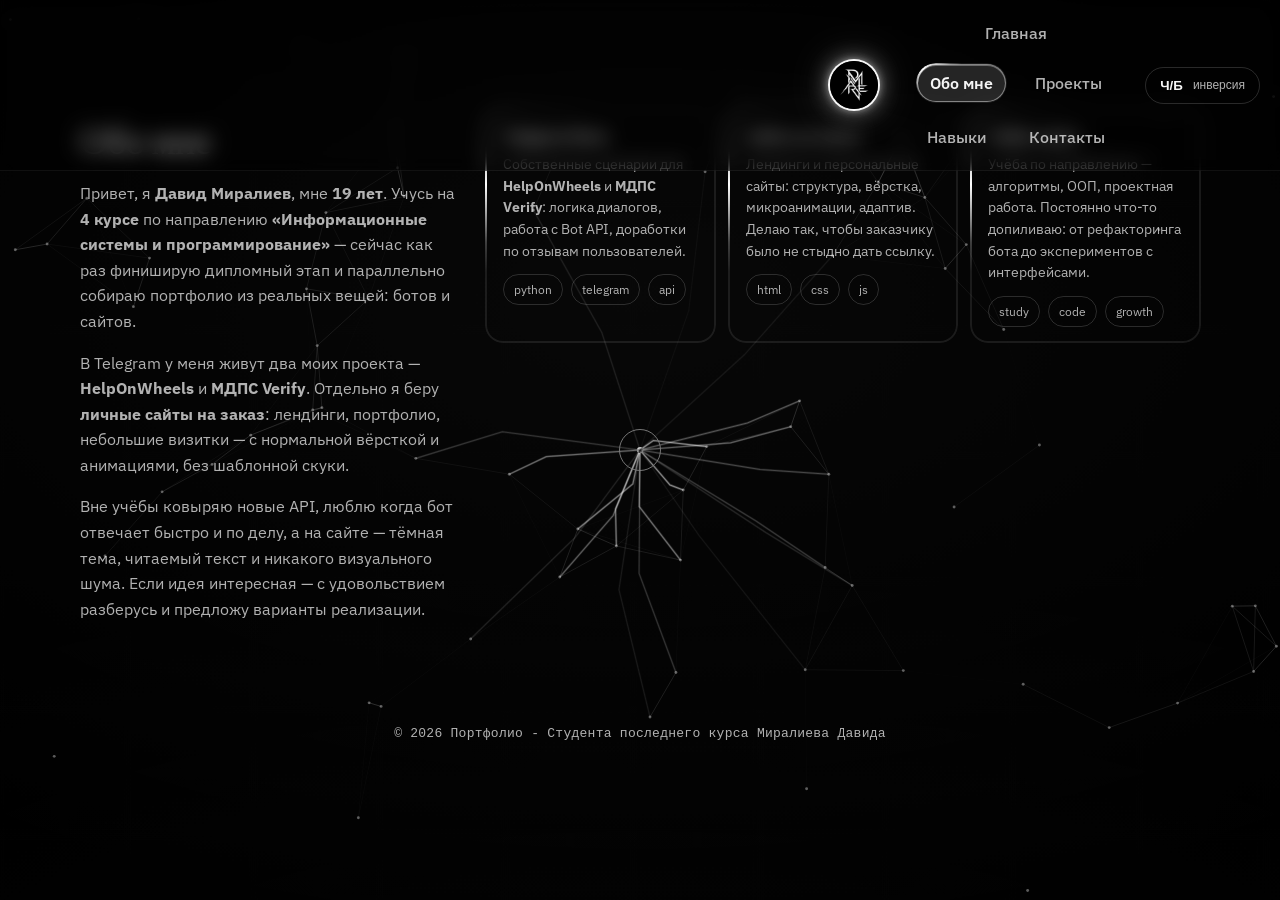
==== about.html @ d098fb8d "Полный откат HTML и JS до c15b51f (до правок вкладки «Проекты») Made-with: Cursor" ====
<!doctype html>
<html lang="ru">
  <head>
    <meta charset="UTF-8" />
    <meta name="viewport" content="width=device-width, initial-scale=1, viewport-fit=cover" />
    <meta name="color-scheme" content="light dark" />
    <title>Обо мне — Давид Миралиев</title>
    <meta name="description" content="Давид Миралиев: студент 4 курса (ИСиП), боты в Telegram, сайты на заказ." />
    <link rel="preconnect" href="https://fonts.googleapis.com" />
    <link rel="preconnect" href="https://fonts.gstatic.com" crossorigin />
    <link
      href="https://fonts.googleapis.com/css2?family=Fraunces:opsz,wght@9..144,300;9..144,500&family=IBM+Plex+Sans:wght@300;400;600&display=swap"
      rel="stylesheet"
    />
    <link rel="stylesheet" href="css/styles.css?v=css-ring" />
  </head>
  <body class="is-inverted page-about">
    <div class="bg-grain" aria-hidden="true"></div>
    <canvas id="bgParticles" class="bg-particles" aria-hidden="true"></canvas>
    <div class="cursor" aria-hidden="true">
      <div class="cursor__dot"></div>
      <div class="cursor__ring"></div>
    </div>

    <header class="topbar" data-animate="fade">
      <a class="topbar__home" href="index.html" aria-label="На главную" data-cursor-link>
        <img class="topbar__home-img" src="assets/images/david.jpg" alt="" width="48" height="48" decoding="async" />
      </a>
      <div class="topbar__mid">
        <a class="nav__link nav__link--home" href="index.html" data-cursor-link>Главная</a>
        <nav class="nav" aria-label="Разделы сайта">
          <a class="nav__link" href="about.html" aria-current="page" data-cursor-link>Обо мне</a>
          <a class="nav__link" href="projects.html" data-cursor-link>Проекты</a>
          <a class="nav__link" href="skills.html" data-cursor-link>Навыки</a>
          <a class="nav__link" href="contact.html" data-cursor-link>Контакты</a>
        </nav>
      </div>
      <div class="topbar__actions">
        <button class="btn btn--ghost" type="button" id="themeToggle" aria-label="Инвертировать тему">
          <span class="btn__label">Ч/Б</span>
          <span class="btn__hint">инверсия</span>
        </button>
      </div>
    </header>

    <main class="page page--sub">
      <section class="section section--first">
        <div class="container section__grid">
          <div class="section__head">
            <h1 class="h2 split-heading" data-animate="split">
              <span class="hero__titleLine">Обо</span>
              <span class="hero__titleLine">мне</span>
            </h1>
            <p class="lead" data-animate="rise">
              Привет, я <strong>Давид Миралиев</strong>, мне <strong>19 лет</strong>. Учусь на
              <strong>4 курсе</strong> по направлению <strong>«Информационные системы и программирование»</strong> — сейчас как раз
              финиширую дипломный этап и параллельно собираю портфолио из реальных вещей: ботов и сайтов.
            </p>
            <p class="lead" data-animate="rise" style="margin-top: 1rem">
              В Telegram у меня живут два моих проекта — <strong>HelpOnWheels</strong> и
              <strong>МДПС Verify</strong>. Отдельно я беру <strong>личные сайты на заказ</strong>:
              лендинги, портфолио, небольшие визитки — с нормальной вёрсткой и анимациями, без шаблонной скуки.
            </p>
            <p class="lead" data-animate="rise" style="margin-top: 1rem">
              Вне учёбы ковыряю новые API, люблю когда бот отвечает быстро и по делу, а на сайте — тёмная тема,
              читаемый текст и никакого визуального шума. Если идея интересная — с удовольствием разберусь и
              предложу варианты реализации.
            </p>
          </div>
          <div class="aboutCards">
            <article class="card" data-animate="rise">
              <h2 class="h3">Telegram-боты</h2>
              <p class="p">
                Собственные сценарии для <strong>HelpOnWheels</strong> и <strong>МДПС Verify</strong>:
                логика диалогов, работа с Bot API, доработки по отзывам пользователей.
              </p>
              <div class="chipRow" aria-label="Теги">
                <span class="chip">python</span>
                <span class="chip">telegram</span>
                <span class="chip">api</span>
              </div>
            </article>
            <article class="card" data-animate="rise">
              <h2 class="h3">Сайты на заказ</h2>
              <p class="p">
                Лендинги и персональные сайты: структура, вёрстка, микроанимации, адаптив. Делаю так, чтобы
                заказчику было не стыдно дать ссылку.
              </p>
              <div class="chipRow" aria-label="Теги">
                <span class="chip">html</span>
                <span class="chip">css</span>
                <span class="chip">js</span>
              </div>
            </article>
            <article class="card" data-animate="rise">
              <h2 class="h3">Учёба и рост</h2>
              <p class="p">
                Учёба по направлению — алгоритмы, ООП, проектная работа. Постоянно что-то допиливаю:
                от рефакторинга бота до экспериментов с интерфейсами.
              </p>
              <div class="chipRow" aria-label="Теги">
                <span class="chip">study</span>
                <span class="chip">code</span>
                <span class="chip">growth</span>
              </div>
            </article>
          </div>
        </div>
      </section>

      <footer class="footer footer--page" data-animate="fade">
        <div class="container footer__inner footer__inner--center">
          <p class="footer__copyright mono mono--muted">
            © 2026 Портфолио - Студента последнего курса Миралиева Давида
          </p>
        </div>
      </footer>
    </main>
    <script src="js/app.js?v=css-ring"></script>
    <script src="js/particles-bg.js?v=css-ring"></script>
  </body>
</html>
---- css/styles.css ----
/* Бегущая обводка: угол крутится здесь (не в JS), чтобы скорость не «залипала» из кэша app.js */
@property --nav-ring-angle {
  syntax: "<angle>";
  initial-value: 0deg;
  inherits: true;
}
@keyframes portfolio-ring-rotate {
  from {
    --nav-ring-angle: 0deg;
  }
  to {
    --nav-ring-angle: 360deg;
  }
}

:root{
  color-scheme: light;
  /* Период полного оборота блика по кромке (меняй здесь) */
  --ring-rotate-duration: 16s;
  --bg: #eef0f4;
  --fg: #0a0a0c;
  --muted: rgba(10, 10, 12, 0.64);
  --card: rgba(10, 10, 12, 0.04);
  --card2: rgba(10, 10, 12, 0.065);
  --border: rgba(10, 10, 12, 0.13);
  --shadow: 0 20px 56px rgba(0, 0, 0, 0.07);
  --shadow2: 0 16px 48px rgba(0, 0, 0, 0.1);
  --radius: 18px;
  --radius2: 28px;
  --ease: cubic-bezier(.2,.85,.25,1);
  --ease2: cubic-bezier(.25,1,.33,1);
  --maxw: 1120px;
}

/* Инверсия темы */
body.is-inverted{
  color-scheme: dark;
  --bg: #000;
  --fg: #f5f5f5;
  --muted: rgba(245,245,245,.72);
  --card: rgba(245,245,245,.06);
  --card2: rgba(245,245,245,.09);
  --border: rgba(245,245,245,.16);
  --shadow: 0 20px 60px rgba(0,0,0,.35);
  --shadow2: 0 16px 50px rgba(0,0,0,.45);
}

*{ box-sizing: border-box; }
html{
  height: 100%;
  -webkit-text-size-adjust: 100%;
  text-size-adjust: 100%;
  animation: portfolio-ring-rotate var(--ring-rotate-duration) linear infinite;
}
@media (prefers-reduced-motion: reduce){
  html{
    animation: none;
  }
}
body{
  margin: 0;
  min-height: 100%;
  min-height: 100dvh;
  font-family: "IBM Plex Sans", ui-sans-serif, system-ui, -apple-system, Segoe UI, Roboto, Arial, sans-serif;
  background: var(--bg);
  color: var(--fg);
  overflow-x: hidden;
}

/* Запрет выделения текста; исключение — только блоки почты и Telegram на contact.html */
html,
body{
  -webkit-user-select: none;
  user-select: none;
  -webkit-touch-callout: none;
}
.contact__links .contactLink,
.contact__links .contactLink *{
  -webkit-user-select: text;
  user-select: text;
  -webkit-touch-callout: default;
}

.mono{
  font-family: ui-monospace, SFMono-Regular, Menlo, Monaco, Consolas, "Liberation Mono", "Courier New", monospace;
  letter-spacing: .02em;
}
.mono--muted{ color: var(--muted); }

.container{
  width: min(var(--maxw), calc(100% - 40px));
  margin: 0 auto;
}
@media (max-width: 860px){
  .container{
    width: 100%;
    max-width: var(--maxw);
    padding-left: max(16px, env(safe-area-inset-left, 0px));
    padding-right: max(16px, env(safe-area-inset-right, 0px));
    box-sizing: border-box;
  }
}

/* Сеть частиц (canvas) — над зерном, под контентом */
.bg-particles{
  position: fixed;
  inset: 0;
  z-index: -1;
  width: 100%;
  height: 100%;
  pointer-events: none;
  display: block;
}

/* Фон и “зерно” */
.bg-grain{
  position: fixed;
  inset: -20%;
  z-index: -2;
  pointer-events: none;
  opacity: 1;
  background:
    radial-gradient(1200px 600px at 15% 15%, rgba(0,0,0,.06), transparent 60%),
    radial-gradient(900px 420px at 70% 25%, rgba(0,0,0,.05), transparent 55%),
    radial-gradient(800px 420px at 55% 85%, rgba(0,0,0,.04), transparent 60%),
    linear-gradient(180deg, rgba(0,0,0,.04), transparent 30%);
  filter: saturate(0);
}

/* Живая анимация фона (только после splash) */
body:not(.is-splashing) .bg-grain{
  animation: bgDrift 4.8s var(--ease) infinite;
  will-change: transform;
}

@keyframes bgDrift{
  0%{
    transform: translate3d(0,0,0) scale(1.01) rotate(0deg);
  }
  50%{
    transform: translate3d(1.6%, -1.3%, 0) scale(1.03) rotate(.08deg);
  }
  100%{
    transform: translate3d(0,0,0) scale(1.01) rotate(0deg);
  }
}
/* Тёмная тема: почти ровный чёрный + лёгкое мягкое свечение по центру (как референс) */
body.is-inverted .bg-grain{
  background:
    radial-gradient(ellipse 95% 75% at 50% 38%, rgba(255,255,255,.035), transparent 70%),
    radial-gradient(ellipse 140% 90% at 50% 105%, rgba(255,255,255,.018), transparent 55%);
  opacity: .92;
}

/* На время заставки: фон под тему */
body.is-splashing.is-inverted{
  background: #000;
}
body.is-splashing:not(.is-inverted){
  background: var(--splash-light-bg, #ffffff);
}
body.is-splashing.is-inverted .bg-grain{
  background: #000;
  filter: none;
  animation: none;
}
body.is-splashing:not(.is-inverted) .bg-grain{
  background: var(--splash-light-bg, #ffffff);
  opacity: 0;
  filter: none;
  animation: none;
}

/* Splash (приветствие) */
#splashOverlay{
  position: fixed;
  inset: 0;
  z-index: 10000;
  background: var(--bg);
  pointer-events: auto;
  /* центр в safe-area; без flex — геометрический центр через absolute + translate */
  padding: max(12px, env(safe-area-inset-top, 0px)) max(12px, env(safe-area-inset-right, 0px)) max(12px, env(safe-area-inset-bottom, 0px)) max(12px, env(safe-area-inset-left, 0px));
  box-sizing: border-box;
  overflow: hidden;
  min-height: 100vh;
  min-height: 100dvh;
}

#splashLogo{
  position: absolute;
  left: 50%;
  top: 50%;
  display: block;
  width: min(280px, 72vmin);
  max-width: calc(100% - 32px);
  height: auto;
  margin: 0;
  transform-origin: center center;
  /* translate(-50%,-50%) во всех кадрах — scale не смещает центр */
  animation: splashScale 0.5s var(--ease2) forwards;
  filter: grayscale(1) contrast(1.15) brightness(.98);
  opacity: .98;
  object-fit: contain;
  object-position: center;
}
/* Заставка: одинаковая анимация и фильтр; отличается только фон (инверсия) */
body.is-splashing:not(.is-inverted) #splashOverlay{
  background: var(--splash-light-bg, #ffffff);
}
body.is-splashing.is-inverted #splashOverlay{
  background: #000;
}

@keyframes splashScale{
  0%{
    transform: translate(-50%, -50%) scale(.72);
    opacity: 0;
  }
  12%{
    opacity: 1;
  }
  70%{
    transform: translate(-50%, -50%) scale(1.06);
    opacity: 1;
  }
  100%{
    transform: translate(-50%, -50%) scale(1.12);
    opacity: 0;
  }
}

#splashOverlay.is-hidden{
  opacity: 0;
  transition: opacity 220ms var(--ease);
}

@media (prefers-reduced-motion: reduce){
  #splashLogo{
    /* reduced-motion: анимацию делаем мягче, но сплеш не прячем */
    animation: splashScale 0.5s var(--ease2) forwards;
  }
}

@media (prefers-reduced-motion: reduce){
  body:not(.is-splashing) .bg-grain{
    animation: none !important;
  }
}

/* Кастомный курсор */
.cursor{
  position: fixed;
  left: 0; top: 0;
  transform: translate3d(-50%, -50%, 0);
  z-index: 9999;
  pointer-events: none;
  mix-blend-mode: difference;
}
.cursor__dot{
  width: 6px; height: 6px;
  border-radius: 999px;
  background: var(--fg);
  opacity: .9;
  transform: translateZ(0);
}
.cursor__ring{
  position: absolute;
  inset: -18px;
  border-radius: 999px;
  border: 1px solid rgba(0,0,0,.55);
  opacity: .85;
  transform: translateZ(0);
  transition: width 220ms var(--ease), height 220ms var(--ease), opacity 220ms var(--ease);
}
body.is-inverted .cursor__ring{
  border: 1px solid rgba(255,255,255,.55);
}
.is-hovering .cursor__ring{
  opacity: 1;
  inset: -26px;
}

@media (pointer: coarse){
  .cursor{ display: none; }
}
@media (prefers-reduced-motion: reduce){
  .cursor{ display: none; }
}

/* Topbar */
.topbar{
  position: fixed;
  top: 0;
  left: 0;
  right: 0;
  z-index: 50;
  backdrop-filter: blur(10px);
  background: rgba(255,255,255,.55);
  border-bottom: 1px solid rgba(0,0,0,.06);
}
body:not(.is-inverted) .topbar{
  background: rgba(255, 255, 255, 0.82);
  border-bottom: 1px solid rgba(0, 0, 0, 0.09);
  -webkit-backdrop-filter: blur(18px) saturate(1.12);
  backdrop-filter: blur(18px) saturate(1.12);
  box-shadow: 0 1px 0 rgba(255, 255, 255, 0.7) inset;
}
body.is-inverted .topbar{
  background: rgba(0,0,0,.38);
  border-bottom: 1px solid rgba(255,255,255,.06);
}

.topbar{
  display: grid;
  grid-template-columns: 1fr auto 1fr;
  align-items: center;
  gap: 16px;
  padding-top: max(14px, env(safe-area-inset-top, 0px));
  padding-bottom: 14px;
  padding-left: max(20px, env(safe-area-inset-left, 0px));
  padding-right: max(20px, env(safe-area-inset-right, 0px));
  isolation: isolate;
}
.topbar .container{ display: contents; }

/* Центральная зона: «Главная» + ряд разделов (на десктопе в одну линию) */
.topbar__mid{
  grid-column: 2;
  display: flex;
  flex-direction: row;
  flex-wrap: wrap;
  align-items: center;
  justify-content: center;
  gap: 12px 16px;
  min-width: 0;
}

/* Круглый аватар — главная (белый неон на тёмной теме) */
.topbar__home{
  grid-column: 1;
  justify-self: start;
  align-self: center;
  display: block;
  width: 48px;
  height: 48px;
  /* десктоп: отступ как настроено; планшет/телефон — ниже в media */
  margin-inline-start: clamp(12px, 4vw, 32px);
  border-radius: 50%;
  flex-shrink: 0;
  text-decoration: none;
  line-height: 0;
  transition: transform 220ms var(--ease), box-shadow 260ms var(--ease), filter 260ms var(--ease);
  /* обводка + неон */
  box-shadow:
    0 0 0 2px rgba(255, 255, 255, 0.95),
    0 0 10px rgba(255, 255, 255, 0.65),
    0 0 24px rgba(255, 255, 255, 0.45),
    0 0 42px rgba(255, 255, 255, 0.22);
}
.topbar__home:hover{
  transform: scale(1.06);
  box-shadow:
    0 0 0 2px rgba(255, 255, 255, 1),
    0 0 14px rgba(255, 255, 255, 0.85),
    0 0 32px rgba(255, 255, 255, 0.55),
    0 0 52px rgba(255, 255, 255, 0.3);
  filter: brightness(1.05);
}
.topbar__home:focus-visible{
  outline: 2px solid rgba(255, 255, 255, 0.9);
  outline-offset: 4px;
}
body:not(.is-inverted) .topbar__home:focus-visible{
  outline-color: rgba(0, 0, 0, 0.4);
}
/* Светлая тема: контрастное кольцо */
body:not(.is-inverted) .topbar__home{
  box-shadow:
    0 0 0 2px rgba(255, 255, 255, 0.95),
    0 0 8px rgba(0, 0, 0, 0.12),
    0 0 20px rgba(255, 255, 255, 0.5);
}
body:not(.is-inverted) .topbar__home:hover{
  box-shadow:
    0 0 0 2px #fff,
    0 0 12px rgba(0, 0, 0, 0.18),
    0 0 28px rgba(255, 255, 255, 0.65);
}
.topbar__home-img{
  width: 100%;
  height: 100%;
  display: block;
  border-radius: 50%;
  object-fit: cover;
  /* обрезка по кругу поверх квадратного файла */
}

.nav{
  display: flex;
  flex-direction: row;
  align-items: center;
  justify-content: center;
  gap: 16px;
  flex-wrap: wrap;
  min-width: 0;
}
/* Навигация: неактивные — только текст; активная — стекло + бегущая обводка */
.nav__link{
  color: var(--muted);
  text-decoration: none;
  font-weight: 500;
  padding: 8px 12px;
  border-radius: 999px;
  border: 1px solid transparent;
  background: transparent;
  box-shadow: none;
  -webkit-backdrop-filter: none;
  backdrop-filter: none;
  transition:
    background 200ms var(--ease),
    color 200ms var(--ease),
    transform 200ms var(--ease),
    border-color 200ms var(--ease),
    box-shadow 200ms var(--ease);
}
.nav__link:hover{
  color: var(--fg);
  background: transparent;
  transform: translateY(-1px);
}
.nav__link[aria-current="page"]{
  color: var(--fg);
  font-weight: 600;
  position: relative;
  z-index: 0;
  overflow: visible;
  isolation: isolate;
  border: 1px solid rgba(255, 255, 255, 0.88);
  background: rgba(255, 255, 255, 0.58);
  box-shadow: inset 0 1px 0 rgba(255, 255, 255, 0.95);
  -webkit-backdrop-filter: blur(18px) saturate(1.45);
  backdrop-filter: blur(18px) saturate(1.45);
}
.nav__link[aria-current="page"]:hover{
  background: rgba(255, 255, 255, 0.64);
  border-color: rgba(255, 255, 255, 0.92);
  color: var(--fg);
  box-shadow: inset 0 1px 0 rgba(255, 255, 255, 1);
}
body.is-inverted .nav__link[aria-current="page"]{
  background: rgba(255, 255, 255, 0.14);
  border-color: rgba(255, 255, 255, 0.38);
  box-shadow: inset 0 1px 0 rgba(255, 255, 255, 0.32);
  -webkit-backdrop-filter: blur(22px) saturate(1.32);
  backdrop-filter: blur(22px) saturate(1.32);
}
body.is-inverted .nav__link[aria-current="page"]:hover{
  background: rgba(255, 255, 255, 0.18);
  border-color: rgba(255, 255, 255, 0.45);
  box-shadow: inset 0 1px 0 rgba(255, 255, 255, 0.38);
}
body:not(.is-inverted) .nav__link[aria-current="page"]{
  background: #fff;
  border-color: rgba(0, 0, 0, 0.2);
  box-shadow: inset 0 1px 0 #fff, 0 2px 14px rgba(0, 0, 0, 0.08);
}
body:not(.is-inverted) .nav__link[aria-current="page"]:hover{
  background: #fff;
  border-color: rgba(0, 0, 0, 0.26);
  box-shadow: inset 0 1px 0 #fff, 0 3px 18px rgba(0, 0, 0, 0.1);
}
@supports not ((-webkit-backdrop-filter: blur(1px)) or (backdrop-filter: blur(1px))){
  .nav__link[aria-current="page"]{
    -webkit-backdrop-filter: none;
    backdrop-filter: none;
    background: rgba(255, 255, 255, 0.92);
    border-color: rgba(0, 0, 0, 0.08);
  }
  body.is-inverted .nav__link[aria-current="page"]{
    background: rgba(255, 255, 255, 0.16);
    border-color: rgba(255, 255, 255, 0.2);
  }
}

/* Белая вращающаяся кромка: активная вкладка + метрики + карточки (угол — --nav-ring-angle, анимация на html) */
.nav__link[aria-current="page"]::after,
.stat::after,
.card::after,
.projectCard::after,
.skill::after,
.contactLink::after{
  content: "";
  position: absolute;
  inset: -2px;
  border-radius: inherit;
  box-sizing: border-box;
  padding: 2px;
  z-index: -2;
  pointer-events: none;
  background: rgba(255, 255, 255, 0.14);
  -webkit-mask:
    linear-gradient(#fff 0 0) content-box,
    linear-gradient(#fff 0 0);
  -webkit-mask-composite: xor;
  mask:
    linear-gradient(#fff 0 0) content-box,
    linear-gradient(#fff 0 0);
  mask-composite: exclude;
}
body.is-inverted .nav__link[aria-current="page"]::after,
body.is-inverted .stat::after,
body.is-inverted .card::after,
body.is-inverted .projectCard::after,
body.is-inverted .skill::after,
body.is-inverted .contactLink::after{
  background: rgba(255, 255, 255, 0.09);
}
.nav__link[aria-current="page"]::before,
.stat::before,
.card::before,
.projectCard::before,
.skill::before,
.contactLink::before{
  content: "";
  position: absolute;
  inset: -2px;
  border-radius: inherit;
  box-sizing: border-box;
  padding: 2px;
  z-index: -1;
  pointer-events: none;
  background: conic-gradient(
    from var(--nav-ring-angle, 0deg),
    transparent 0deg 252deg,
    rgba(255, 255, 255, 0.14) 268deg,
    rgba(255, 255, 255, 1) 298deg,
    rgba(255, 255, 255, 0.5) 318deg,
    rgba(255, 255, 255, 0.18) 338deg,
    rgba(255, 255, 255, 0.08) 352deg,
    transparent 360deg
  );
  -webkit-mask:
    linear-gradient(#fff 0 0) content-box,
    linear-gradient(#fff 0 0);
  -webkit-mask-composite: xor;
  mask:
    linear-gradient(#fff 0 0) content-box,
    linear-gradient(#fff 0 0);
  mask-composite: exclude;
}
body.is-inverted .nav__link[aria-current="page"]::before,
body.is-inverted .stat::before,
body.is-inverted .card::before,
body.is-inverted .projectCard::before,
body.is-inverted .skill::before,
body.is-inverted .contactLink::before{
  background: conic-gradient(
    from var(--nav-ring-angle, 0deg),
    transparent 0deg 248deg,
    rgba(255, 255, 255, 0.16) 262deg,
    rgba(255, 255, 255, 1) 290deg,
    rgba(255, 255, 255, 0.55) 310deg,
    rgba(255, 255, 255, 0.2) 330deg,
    rgba(255, 255, 255, 0.1) 348deg,
    transparent 360deg
  );
}
/* Светлая тема: бегущая кромка тёмная (на светлом фоне видна, зеркало тёмной белой дуги) */
body:not(.is-inverted) .nav__link[aria-current="page"]::after,
body:not(.is-inverted) .stat::after,
body:not(.is-inverted) .card::after,
body:not(.is-inverted) .projectCard::after,
body:not(.is-inverted) .skill::after,
body:not(.is-inverted) .contactLink::after{
  background: rgba(0, 0, 0, 0.07);
}
body:not(.is-inverted) .nav__link[aria-current="page"]::before,
body:not(.is-inverted) .stat::before,
body:not(.is-inverted) .card::before,
body:not(.is-inverted) .projectCard::before,
body:not(.is-inverted) .skill::before,
body:not(.is-inverted) .contactLink::before{
  background: conic-gradient(
    from var(--nav-ring-angle, 0deg),
    transparent 0deg 252deg,
    rgba(20, 30, 50, 0.22) 268deg,
    rgba(8, 10, 16, 0.92) 298deg,
    rgba(40, 55, 80, 0.5) 318deg,
    rgba(20, 30, 50, 0.2) 338deg,
    rgba(0, 0, 0, 0.06) 352deg,
    transparent 360deg
  );
}

.topbar__actions{
  grid-column: 3;
  justify-self: end;
  display: flex;
  align-items: center;
  justify-content: flex-end;
  flex-shrink: 0;
}
.topbar__actions .btn--ghost{
  flex-shrink: 0;
}

@media (min-width: 1200px){
  .topbar__home{
    margin-inline-start: 810px;
  }
}

/* Buttons */
.btn{
  position: relative;
  display: inline-flex;
  align-items: center;
  justify-content: center;
  gap: 10px;
  border-radius: 999px;
  padding: 12px 18px;
  border: 1px solid transparent;
  text-decoration: none;
  color: inherit;
  cursor: pointer;
  user-select: none;
  transition:
    transform 200ms var(--ease),
    background 240ms var(--ease),
    border-color 240ms var(--ease),
    box-shadow 240ms var(--ease);
  background: transparent;
}
.btn__label{ font-weight: 600; }
.btn__hint{ font-size: 12px; color: var(--muted); }
.btn__arrow{
  width: 18px;
  text-align: center;
}
.btn--wide{ width: 100%; }

.btn--primary{
  background: var(--fg);
  color: var(--bg);
  border-color: rgba(0,0,0,.08);
  box-shadow: 0 14px 34px rgba(0,0,0,.12);
}
.btn--primary:hover{
  transform: translateY(-2px);
  box-shadow: 0 18px 44px rgba(0,0,0,.18);
}
body.is-inverted .btn--primary{
  background: var(--fg);
  color: var(--bg);
  box-shadow: 0 14px 34px rgba(0,0,0,.45);
}

.btn--secondary{
  border-color: var(--border);
  background: rgba(0,0,0,.03);
}
body.is-inverted .btn--secondary{
  background: rgba(255,255,255,.05);
}
.btn--secondary:hover{
  transform: translateY(-2px);
  background: rgba(0,0,0,.06);
}
body.is-inverted .btn--secondary:hover{
  background: rgba(255,255,255,.08);
}

.btn--ghost{
  border-color: var(--border);
  background: transparent;
  padding: 10px 14px;
}
.btn--ghost:hover{
  transform: translateY(-2px);
  background: rgba(0,0,0,.04);
}
body.is-inverted .btn--ghost:hover{
  background: rgba(255,255,255,.06);
}

.btn--ghost .btn__hint{ display: none; }
@media (min-width: 860px){
  .btn--ghost .btn__hint{ display: inline; }
}

/* Sections */
.page{
  /* Компенсируем фиксированную верхнюю шторку */
  padding-top: 74px;
  padding-bottom: max(60px, env(safe-area-inset-bottom, 0px));
}
.page--home{
  padding-bottom: 32px;
}
.page--sub{
  padding-bottom: 48px;
}
.hero{
  position: relative;
  padding: 78px 0 64px;
}
.hero--solo{
  padding-bottom: 48px;
}
.hero__back{
  position: absolute;
  inset: -10% -10% auto -10%;
  height: 540px;
  background:
    radial-gradient(600px 260px at 20% 15%, rgba(0,0,0,.08), transparent 60%),
    radial-gradient(540px 260px at 68% 25%, rgba(0,0,0,.06), transparent 60%),
    linear-gradient(180deg, rgba(0,0,0,.05), transparent 45%);
  filter: saturate(0);
  transform: translate3d(0,0,0);
}
body.is-inverted .hero__back{
  background:
    radial-gradient(ellipse 80% 55% at 50% 0%, rgba(255,255,255,.04), transparent 65%),
    radial-gradient(600px 260px at 68% 20%, rgba(255,255,255,.03), transparent 60%);
}

.hero__inner{
  position: relative;
  z-index: 2;
}
/* Главная: весь hero по центру */
.page--home .hero__inner{
  display: flex;
  flex-direction: column;
  align-items: center;
  text-align: center;
}
.page--home .hero__kicker{
  justify-content: center;
  width: 100%;
}
.page--home .hero__subtitle{
  margin-left: auto;
  margin-right: auto;
}
.page--home .hero__cta{
  justify-content: center;
}
.page--home .hero__meta{
  margin-inline: auto;
  width: 100%;
}
.hero__kicker{
  display: flex;
  align-items: center;
  gap: 12px;
  margin-bottom: 16px;
}
.hero__kicker .mono{
  font-size: clamp(20px, 3.2vw, 30px);
  font-weight: 600;
  letter-spacing: 0.02em;
  color: var(--fg);
}
.dot{
  width: 7px; height: 7px;
  border-radius: 999px;
  background: var(--fg);
  opacity: .55;
}

.hero__title{
  margin: 0;
  font-family: "Fraunces", ui-serif, Georgia, Times, serif;
  font-weight: 500;
  letter-spacing: -0.02em;
  font-size: clamp(44px, 6vw, 74px);
  line-height: 1.02;
}
.hero__titleLine{ display: block; }

/* Заголовок с «разбитой» анимацией как на главной (страница «Обо мне» и т.п.) */
.split-heading{
  margin: 0 0 12px;
  font-family: "Fraunces", ui-serif, Georgia, Times, serif;
  font-weight: 500;
  letter-spacing: -0.02em;
  line-height: 1.08;
}
.split-heading .hero__titleLine{
  display: block;
}

.hero__subtitle{
  margin: 16px 0 28px;
  max-width: 62ch;
  font-size: 16px;
  color: var(--muted);
}

.hero__cta{
  display: flex;
  gap: 14px;
  flex-wrap: wrap;
  margin-bottom: 26px;
}
.hero__meta{
  display: grid;
  grid-template-columns: repeat(3, minmax(0, 1fr));
  gap: 12px;
  max-width: 900px;
}
.stat{
  position: relative;
  z-index: 0;
  overflow: visible;
  isolation: isolate;
  border: 1px solid transparent;
  border-radius: var(--radius);
  background: transparent;
  padding: 16px 14px;
}
body.is-inverted .stat{
  background: transparent;
}
.stat__value{
  font-family: ui-monospace, SFMono-Regular, Menlo, Monaco, Consolas, "Liberation Mono", "Courier New", monospace;
  font-size: 22px;
  font-weight: 600;
}
.stat__label{
  color: var(--muted);
  margin-top: 6px;
  font-size: 13px;
}

.hero__scrollHint{
  position: absolute;
  left: 0; right: 0; bottom: -10px;
  display: flex;
  justify-content: center;
  pointer-events: none;
}
.scrollHint{
  display: flex;
  align-items: center;
  gap: 12px;
  opacity: .75;
}
.scrollHint__line{
  width: 1px;
  height: 46px;
  background: var(--border);
  position: relative;
  overflow: hidden;
}
.scrollHint__line:after{
  content: "";
  position: absolute;
  left: 0; right: 0;
  height: 18px;
  top: -10px;
  background: var(--fg);
  opacity: .6;
  animation: scrollLine 1.8s var(--ease) infinite;
}
@keyframes scrollLine{
  0%{ transform: translateY(0); opacity: .2; }
  50%{ opacity: .85; }
  100%{ transform: translateY(70px); opacity: .05; }
}

/* Responsive adjustments */
@media (max-width: 860px){
  /* Ряд 1: аватар | «Главная» по центру | Ч/Б; ряд 2: 4 раздела на всю ширину */
  .topbar{
    grid-template-columns: auto minmax(0, 1fr) auto;
    grid-template-rows: auto auto;
    gap: 12px 10px;
    align-items: center;
    overflow-x: visible;
    width: 100%;
    max-width: 100%;
    box-sizing: border-box;
    padding-left: max(16px, env(safe-area-inset-left, 0px));
    padding-right: max(16px, calc(10px + env(safe-area-inset-right, 0px)));
  }
  .topbar__mid{
    display: contents;
  }
  .topbar__home{
    grid-column: 1;
    grid-row: 1;
    justify-self: start;
    align-self: center;
    margin-inline-start: 0;
    width: 44px;
    height: 44px;
    flex-shrink: 0;
  }
  .nav__link--home{
    grid-column: 2;
    grid-row: 1;
    justify-self: center;
    align-self: center;
    flex-shrink: 0;
    white-space: nowrap;
    min-height: 44px;
    padding: 10px 18px;
    font-size: 15px;
    display: inline-flex;
    align-items: center;
    justify-content: center;
  }
  .topbar__actions{
    grid-column: 3;
    grid-row: 1;
    justify-self: end;
    align-self: center;
    flex-shrink: 0;
    min-width: min-content;
    max-width: none;
    width: auto;
  }
  .nav{
    grid-column: 1 / -1;
    grid-row: 2;
    display: flex;
    flex-direction: row;
    flex-wrap: nowrap;
    justify-content: space-evenly;
    align-items: stretch;
    gap: 2px 6px;
    width: 100%;
    max-width: 100%;
    box-sizing: border-box;
    overflow: visible;
    padding: 4px 0 10px;
    margin: 0;
  }
  .nav .nav__link{
    flex: 1 1 0;
    min-width: 0;
    max-width: 100%;
    min-height: 44px;
    display: inline-flex;
    align-items: center;
    justify-content: center;
    padding: 8px 4px;
    font-size: clamp(11px, 3.4vw, 14px);
    text-align: center;
    line-height: 1.2;
    hyphens: auto;
    overflow-wrap: anywhere;
  }
  .btn--ghost{
    min-height: 44px;
    padding: 10px 16px;
  }
  /* двухрядная шапка (аватар + меню в один скролл-ряд) */
  .page{
    padding-top: max(118px, calc(92px + env(safe-area-inset-top, 0px)));
  }
  .page--home{
    padding-bottom: max(28px, env(safe-area-inset-bottom, 0px));
  }
  .page--sub{
    padding-bottom: max(40px, env(safe-area-inset-bottom, 0px));
  }
  .hero{
    padding: 44px 0 40px;
  }
  .hero--solo{
    padding-bottom: 28px;
  }
  /* без горизонтального вылезания фона hero (иногда сдвигает весь холст на мобилке) */
  .page--home .hero{
    overflow-x: hidden;
  }
  .hero__kicker{
    flex-wrap: wrap;
    gap: 8px 10px;
    line-height: 1.35;
  }
  .hero__kicker .mono{
    font-size: clamp(17px, 4.5vw, 22px);
  }
  .hero__title{
    font-size: clamp(30px, 9.2vw, 48px);
    line-height: 1.05;
  }
  .hero__subtitle{
    font-size: 15px;
    line-height: 1.55;
    margin: 14px 0 22px;
  }
  .hero__cta{
    gap: 12px;
    margin-bottom: 22px;
  }
  .stat{
    padding: 14px 14px;
    min-height: 44px;
  }
  .stat__value{
    font-size: 20px;
  }
  .stat__label{
    font-size: 12px;
  }
  .hero__meta{
    grid-template-columns: 1fr;
    gap: 10px;
  }
  .section{
    padding: 44px 0;
  }
  .page--sub .section--first{
    padding-top: 20px;
  }
  .h2{
    font-size: clamp(26px, 7vw, 34px);
  }
  .lead{
    font-size: 15px;
  }
  .footer{
    padding-bottom: max(12px, env(safe-area-inset-bottom, 0px));
  }
  .footer__inner{
    gap: 14px;
  }
  .contactLink{
    min-height: 52px;
    padding: 14px 16px;
  }
  .projectCard{
    padding: 14px;
  }
  .projectCard__cover{
    margin: -14px -14px 12px;
  }
  .projectCard:active{
    transform: scale(0.99);
  }
}

@media (max-width: 560px){
  .hero__cta{
    flex-direction: column;
    width: 100%;
  }
  .hero__cta .btn{
    width: 100%;
    justify-content: center;
    min-height: 48px;
  }
}

/* Тап на тач-устройствах: без серого прямоугольника iOS/Android */
.topbar__home,
.nav__link,
.btn,
.contactLink,
.projectCard,
.iconBtn{
  -webkit-tap-highlight-color: rgba(255, 255, 255, 0.06);
}
body:not(.is-inverted) .nav__link,
body:not(.is-inverted) .btn{
  -webkit-tap-highlight-color: rgba(0, 0, 0, 0.06);
}

/* Section scaffolding */
.section{
  padding: 74px 0;
}
.page--sub .section--first{
  padding-top: 36px;
}
/* Без отдельной «серой полосы» — как единый холст */
.section--dark{
  background: transparent;
  border: none;
}
body.is-inverted .section--dark{
  background: transparent;
}

.section__grid{
  display: grid;
  grid-template-columns: 380px 1fr;
  gap: 26px;
  align-items: start;
}
@media (max-width: 960px){
  .section__grid{ grid-template-columns: 1fr; }
}

.section__head{ padding-top: 10px; }
.h2{
  font-family: "Fraunces", ui-serif, Georgia, Times, serif;
  font-weight: 500;
  margin: 0 0 12px;
  font-size: clamp(28px, 3vw, 40px);
  letter-spacing: -0.02em;
}
.h2--invert{ color: var(--fg); }
.lead{
  margin: 0;
  color: var(--muted);
  font-size: 16px;
  line-height: 1.6;
}
.lead--invert{ color: var(--muted); }

.section__top{
  display: flex;
  flex-direction: column;
  gap: 8px;
  margin-bottom: 18px;
}

/* Cards / About */
.aboutCards{
  display: grid;
  grid-template-columns: repeat(3, minmax(0, 1fr));
  gap: 14px;
}
@media (max-width: 1050px){
  .aboutCards{ grid-template-columns: 1fr; }
}

.card{
  position: relative;
  z-index: 0;
  overflow: visible;
  isolation: isolate;
  border: 1px solid transparent;
  background: transparent;
  border-radius: var(--radius);
  padding: 16px 16px 14px;
  box-shadow: none;
  transition: transform 260ms var(--ease), border-color 260ms var(--ease);
}
body.is-inverted .card{ background: transparent; }
.card:hover{
  transform: translateY(-4px);
  border-color: rgba(0,0,0,.22);
}
body.is-inverted .card:hover{
  background: transparent;
  border-color: rgba(255,255,255,.22);
}
.h3{
  margin: 0 0 8px;
  font-size: 15px;
  letter-spacing: -.01em;
}
.p{
  margin: 0 0 12px;
  color: var(--muted);
  line-height: 1.55;
  font-size: 14px;
}
.chipRow{
  display: flex;
  flex-wrap: wrap;
  gap: 8px;
}
.chip{
  font-size: 12px;
  padding: 7px 10px;
  border-radius: 999px;
  border: 1px solid var(--border);
  color: var(--muted);
}

/* Projects */
.projectsGrid{
  display: grid;
  grid-template-columns: repeat(3, minmax(0, 1fr));
  gap: 14px;
}
@media (max-width: 1040px){
  .projectsGrid{ grid-template-columns: 1fr; }
}

.projectCard{
  border-radius: var(--radius2);
  border: 1px solid transparent;
  background: transparent;
  padding: 16px;
  cursor: pointer;
  position: relative;
  z-index: 0;
  overflow: visible;
  isolation: isolate;
  transition:
    transform 320ms var(--ease2),
    border-color 240ms var(--ease);
}
body.is-inverted .projectCard{ background: transparent; }
.projectCard:hover{
  transform: translateY(-8px);
  border-color: rgba(0,0,0,.28);
}
body.is-inverted .projectCard:hover{
  border-color: rgba(255,255,255,.24);
  background: transparent;
}

.projectCard__cover{
  margin: -16px -16px 14px;
  border-radius: calc(var(--radius2) - 2px) calc(var(--radius2) - 2px) 0 0;
  overflow: hidden;
  aspect-ratio: 16 / 10;
  background: rgba(0,0,0,.06);
  position: relative;
  z-index: 0;
}
body.is-inverted .projectCard__cover{
  background: rgba(255,255,255,.04);
}
.projectCard__cover img{
  width: 100%;
  height: 100%;
  object-fit: cover;
  object-position: center;
  display: block;
}

.projectCard__top{
  display: flex;
  align-items: flex-start;
  justify-content: space-between;
  gap: 12px;
}
.projectCard__title{
  margin: 0;
  font-size: 16px;
  font-weight: 600;
  letter-spacing: -.01em;
}
.projectCard__year{
  color: var(--muted);
  font-size: 13px;
  padding: 6px 10px;
  border: 1px solid var(--border);
  border-radius: 999px;
  background: transparent;
}
body.is-inverted .projectCard__year{
  background: transparent;
}

.projectCard__desc{
  margin: 10px 0 12px;
  color: var(--muted);
  line-height: 1.6;
  font-size: 14px;
}

.projectCard__tags{
  display: flex;
  flex-wrap: wrap;
  gap: 8px;
}
.projectCard__tag{
  font-size: 12px;
  color: var(--muted);
  padding: 6px 10px;
  border-radius: 999px;
  border: 1px solid var(--border);
}

.projectCard__anim{
  position: absolute;
  inset: -30%;
  z-index: -3;
  background:
    radial-gradient(closest-side, rgba(0,0,0,.06), transparent 72%);
  opacity: 0;
  transition: opacity 260ms var(--ease);
  transform: translate3d(0,0,0);
}
body.is-inverted .projectCard__anim{
  background:
    radial-gradient(closest-side, rgba(255,255,255,.06), transparent 72%);
}
.projectCard:hover .projectCard__anim{ opacity: 1; }

/* Skills */
.skillsWrap{
  border: 1px solid var(--border);
  border-radius: var(--radius2);
  background: transparent;
  padding: 14px;
}
body.is-inverted .skillsWrap{ background: transparent; }
.skills{
  display: grid;
  grid-template-columns: repeat(2, minmax(0, 1fr));
  gap: 10px;
}
@media (max-width: 560px){
  .skills{ grid-template-columns: 1fr; }
}
.skill{
  padding: 12px 12px;
  border-radius: 16px;
  border: 1px solid transparent;
  background: transparent;
  position: relative;
  z-index: 0;
  overflow: visible;
  isolation: isolate;
}
body.is-inverted .skill{ background: transparent; }
.skill__row{
  display: flex;
  justify-content: space-between;
  gap: 10px;
  align-items: baseline;
}
.skill__name{
  font-weight: 600;
  letter-spacing: -.01em;
  overflow-wrap: anywhere;
  hyphens: auto;
}
.skill__level{
  color: var(--muted);
  font-size: 13px;
}
.skill__bar{
  margin-top: 10px;
  height: 6px;
  border-radius: 999px;
  background: rgba(0,0,0,.08);
  overflow: hidden;
}
body.is-inverted .skill__bar{ background: rgba(255,255,255,.06); }
.skill__fill{
  height: 100%;
  /* 100% ширины трека; scaleX(0–1) даёт заливку ровно под % (раньше было 50% × level) */
  width: 100%;
  background: var(--fg);
  border-radius: 999px;
  opacity: .85;
  transform-origin: left center;
  transform: scaleX(var(--fill, 0));
  transition: transform 900ms var(--ease2);
}

/* Contact */
.contact{
  display: grid;
  grid-template-columns: 1fr 420px;
  gap: 22px;
  align-items: start;
}
.contact--solo{
  grid-template-columns: 1fr;
  max-width: 520px;
  margin: 0 auto;
}
@media (max-width: 960px){
  .contact{ grid-template-columns: 1fr; }
}
.contact__links{
  margin-top: 16px;
  display: grid;
  gap: 10px;
}
.contactLink{
  text-decoration: none;
  color: inherit;
  padding: 12px 14px;
  border-radius: var(--radius);
  border: 1px solid transparent;
  background: transparent;
  position: relative;
  z-index: 0;
  overflow: visible;
  isolation: isolate;
  transition: transform 220ms var(--ease), border-color 220ms var(--ease);
}
body.is-inverted .contactLink{ background: transparent; }
.contactLink:hover{
  transform: translateY(-4px);
  border-color: rgba(0,0,0,.22);
}
body.is-inverted .contactLink:hover{
  background: transparent;
  border-color: rgba(255,255,255,.22);
}
.contactLink__key{
  display: block;
  color: var(--muted);
  font-size: 12px;
  margin-bottom: 4px;
}
.contactLink__value{
  display: block;
  font-weight: 600;
  letter-spacing: -.01em;
}

/* Footer */
.footer{
  padding: 36px 0 0;
}
.footer--page{
  padding-top: 28px;
}
.footer__inner{
  display: flex;
  justify-content: flex-start;
  gap: 18px;
  align-items: flex-start;
}
.footer__inner--center{
  justify-content: center;
  align-items: center;
  text-align: center;
}
.footer__copyright{
  margin: 0;
  max-width: min(100%, 42rem);
  line-height: 1.5;
  font-size: 13px;
}
@media (max-width: 720px){
  .footer__inner:not(.footer__inner--center){
    flex-direction: column;
  }
}
.footer__small{
  margin-top: 10px;
  color: var(--muted);
}

/* Reveal animations */
[data-animate="fade"]{
  opacity: 0;
  transform: translate3d(0, 12px, 0);
  transition: opacity 700ms var(--ease2), transform 700ms var(--ease2);
}

[data-animate="rise"]{
  opacity: 0;
  transform: translate3d(0, 22px, 0);
  transition: opacity 800ms var(--ease2), transform 800ms var(--ease2);
}

[data-animate="reveal"]{
  opacity: 0;
  transform: translate3d(0, 24px, 0);
  transition: opacity 850ms var(--ease2), transform 850ms var(--ease2);
}

[data-animate].is-visible{
  opacity: 1;
  transform: translate3d(0, 0, 0);
}

/* Split title animation (главная hero + .split-heading на подстраницах) */
.hero__title[data-animate="split"],
.split-heading[data-animate="split"]{
  opacity: 0;
}
.hero__title.is-visible,
.split-heading.is-visible{
  opacity: 1;
}
.hero__title[data-animate="split"] .hero__titleLine,
.split-heading[data-animate="split"] .hero__titleLine{
  display: inline-block;
  overflow: hidden;
  position: relative;
}
.hero__title[data-animate="split"] .hero__titleLine span,
.split-heading[data-animate="split"] .hero__titleLine span{
  display: inline-block;
}
.hero__title[data-animate="split"] .hero__titleLine,
.split-heading[data-animate="split"] .hero__titleLine{
  transform: translate3d(0, 24px, 0);
  opacity: 0;
  transition: opacity 900ms var(--ease2), transform 900ms var(--ease2);
}
.hero__title.is-visible .hero__titleLine,
.split-heading.is-visible .hero__titleLine{
  transform: translate3d(0, 0, 0);
  opacity: 1;
}

@media (prefers-reduced-motion: reduce){
  [data-animate="fade"],
  [data-animate="rise"],
  [data-animate="reveal"]{ opacity: 1; transform: none; transition: none; }
  .hero__title[data-animate="split"],
  .split-heading[data-animate="split"]{ opacity: 1; }
  .hero__title[data-animate="split"] .hero__titleLine,
  .split-heading[data-animate="split"] .hero__titleLine{
    opacity: 1;
    transform: none;
    transition: none;
  }
}

/* Страница «Обо мне»: чуть дольше и мягче появление блоков */
body.page-about [data-animate="fade"],
body.page-about [data-animate="rise"],
body.page-about [data-animate="reveal"]{
  transition-duration: 920ms;
  transition-timing-function: cubic-bezier(.2, .82, .22, 1);
}
body.page-about .split-heading[data-animate="split"] .hero__titleLine{
  transition-duration: 950ms;
  transition-timing-function: cubic-bezier(.2, .82, .22, 1);
}

/* Modal */
.modalOverlay{
  position: fixed;
  inset: 0;
  background: rgba(0,0,0,.52);
  opacity: 0;
  pointer-events: none;
  transition: opacity 240ms var(--ease);
  z-index: 200;
  padding: env(safe-area-inset-top, 0px) env(safe-area-inset-right, 0px) env(safe-area-inset-bottom, 0px) env(safe-area-inset-left, 0px);
}
body:not(.is-inverted) .modalOverlay{
  background: rgba(18, 20, 28, 0.4);
  -webkit-backdrop-filter: blur(4px);
  backdrop-filter: blur(4px);
}
.modal{
  position: fixed;
  left: 50%;
  top: 50%;
  transform: translate3d(-50%, -48%, 0) scale(.98);
  width: min(980px, calc(100% - 26px));
  max-height: min(760px, calc(100% - 26px));
  overflow: auto;
  overflow-x: hidden;
  -webkit-overflow-scrolling: touch;
  overscroll-behavior: contain;
  background: var(--bg);
  color: var(--fg);
  border: 1px solid var(--border);
  border-radius: 26px;
  box-shadow: var(--shadow2);
  opacity: 0;
  pointer-events: none;
  z-index: 210;
  transition: opacity 220ms var(--ease), transform 220ms var(--ease);
}

.modal.is-open,
.modalOverlay.is-open{
  opacity: 1;
  pointer-events: auto;
}
.modal.is-open{
  transform: translate3d(-50%, -50%, 0) scale(1);
}

/* Телефон: модалка на весь экран, удобнее скроллить проект */
@media (max-width: 600px){
  .modalOverlay{
    padding: 0;
    background: rgba(0,0,0,.65);
  }
  body:not(.is-inverted) .modalOverlay{
    background: rgba(12, 14, 20, 0.48);
  }
  .modal{
    left: 0;
    top: 0;
    right: 0;
    bottom: auto;
    width: 100%;
    max-width: none;
    height: 100%;
    max-height: none;
    min-height: 100%;
    min-height: 100dvh;
    border-radius: 0;
    border: none;
    transform: translate3d(0, 12px, 0) scale(0.98);
    box-shadow: none;
  }
  .modal.is-open{
    transform: translate3d(0, 0, 0) scale(1);
  }
  .modal__top{
    padding-top: max(12px, env(safe-area-inset-top, 0px));
    padding-left: max(16px, env(safe-area-inset-left, 0px));
    padding-right: max(16px, env(safe-area-inset-right, 0px));
  }
  .modal__desc,
  .modal__tags,
  .modal__grid,
  .modal__actions{
    padding-left: max(16px, env(safe-area-inset-left, 0px));
    padding-right: max(16px, env(safe-area-inset-right, 0px));
  }
  .modal__actions{
    padding-bottom: max(18px, calc(14px + env(safe-area-inset-bottom, 0px)));
  }
  .iconBtn{
    width: 46px;
    height: 46px;
    min-width: 46px;
    min-height: 46px;
  }
}

.modal__top{
  display: flex;
  justify-content: space-between;
  align-items: flex-start;
  gap: 14px;
  padding: 16px 16px 6px;
}
.modal__eyebrow{
  font-size: 12px;
  margin-bottom: 8px;
}
.modal__title{
  margin: 0;
  font-size: 20px;
  letter-spacing: -.01em;
  font-weight: 650;
}
.iconBtn{
  width: 42px; height: 42px;
  display: inline-flex;
  align-items: center;
  justify-content: center;
  border-radius: 14px;
  border: 1px solid var(--border);
  background: transparent;
  cursor: pointer;
  color: inherit;
  transition: transform 200ms var(--ease), background 200ms var(--ease);
}
.iconBtn:hover{
  transform: translateY(-2px);
  background: rgba(0,0,0,.04);
}
body.is-inverted .iconBtn:hover{ background: rgba(255,255,255,.06); }

.modal__desc{
  padding: 0 16px 10px;
  color: var(--muted);
  line-height: 1.65;
  margin: 0;
}

.modal__tags{
  padding: 0 16px 14px;
  display: flex;
  gap: 8px;
  flex-wrap: wrap;
}
.modal__tags .projectCard__tag{
  border-color: var(--border);
}

.modal__grid{
  display: grid;
  grid-template-columns: 1fr 1fr;
  gap: 14px;
  padding: 0 16px 16px;
}
@media (max-width: 860px){
  .modal__grid{ grid-template-columns: 1fr; }
}

.modalPreview__frame{
  border-radius: 24px;
  border: 1px solid var(--border);
  background: transparent;
  overflow: hidden;
  position: relative;
  min-height: 240px;
}
body.is-inverted .modalPreview__frame{
  background: transparent;
}

.modalPreview__cover{
  position: absolute;
  inset: 0;
  z-index: 2;
  width: 100%;
  height: 100%;
  object-fit: contain;
  object-position: center;
  padding: 16px;
  box-sizing: border-box;
  background: var(--bg);
}
.modalPreview__cover[hidden]{
  display: none !important;
}

.modalPreview__lines{
  position: absolute;
  inset: 0;
  background-image:
    radial-gradient(980px 280px at 18% 18%, rgba(0,0,0,.30), transparent 58%),
    radial-gradient(860px 260px at 82% 6%, rgba(0,0,0,.20), transparent 62%),
    radial-gradient(760px 260px at 58% 92%, rgba(0,0,0,.18), transparent 62%),
    linear-gradient(180deg, rgba(0,0,0,.02), rgba(0,0,0,0));
  background-repeat: no-repeat;
  background-size: 180% 180%, 180% 180%, 180% 180%, 100% 100%;
  opacity: .20;
  animation: gradientFlow 6.5s var(--ease) infinite alternate;
}

body.is-inverted .modalPreview__lines{
  background-image:
    radial-gradient(980px 280px at 18% 18%, rgba(255,255,255,.14), transparent 58%),
    radial-gradient(860px 260px at 82% 6%, rgba(255,255,255,.10), transparent 62%),
    radial-gradient(760px 260px at 58% 92%, rgba(255,255,255,.08), transparent 62%),
    linear-gradient(180deg, rgba(255,255,255,.02), rgba(255,255,255,0));
  opacity: .12;
}
.modalPreview__lines.is-hidden{
  opacity: 0 !important;
  visibility: hidden;
  animation: none !important;
}

@keyframes gradientFlow{
  0%{
    background-position:
      0% 0%,
      0% 0%,
      0% 0%,
      0% 0%;
  }
  100%{
    background-position:
      18% 10%,
      -8% 14%,
      10% -10%,
      0% 0%;
  }
}
.modal__bullets{
  margin: 0;
  padding: 0 0 0 18px;
  color: var(--muted);
  line-height: 1.7;
}
.modal__bullets li{
  margin: 6px 0;
}

.modal__actions{
  padding: 10px 16px 18px;
  display: flex;
  justify-content: flex-end;
  gap: 12px;
  align-items: center;
}
@media (max-width: 720px){
  .modal__actions{ flex-direction: column; align-items: stretch; }
}
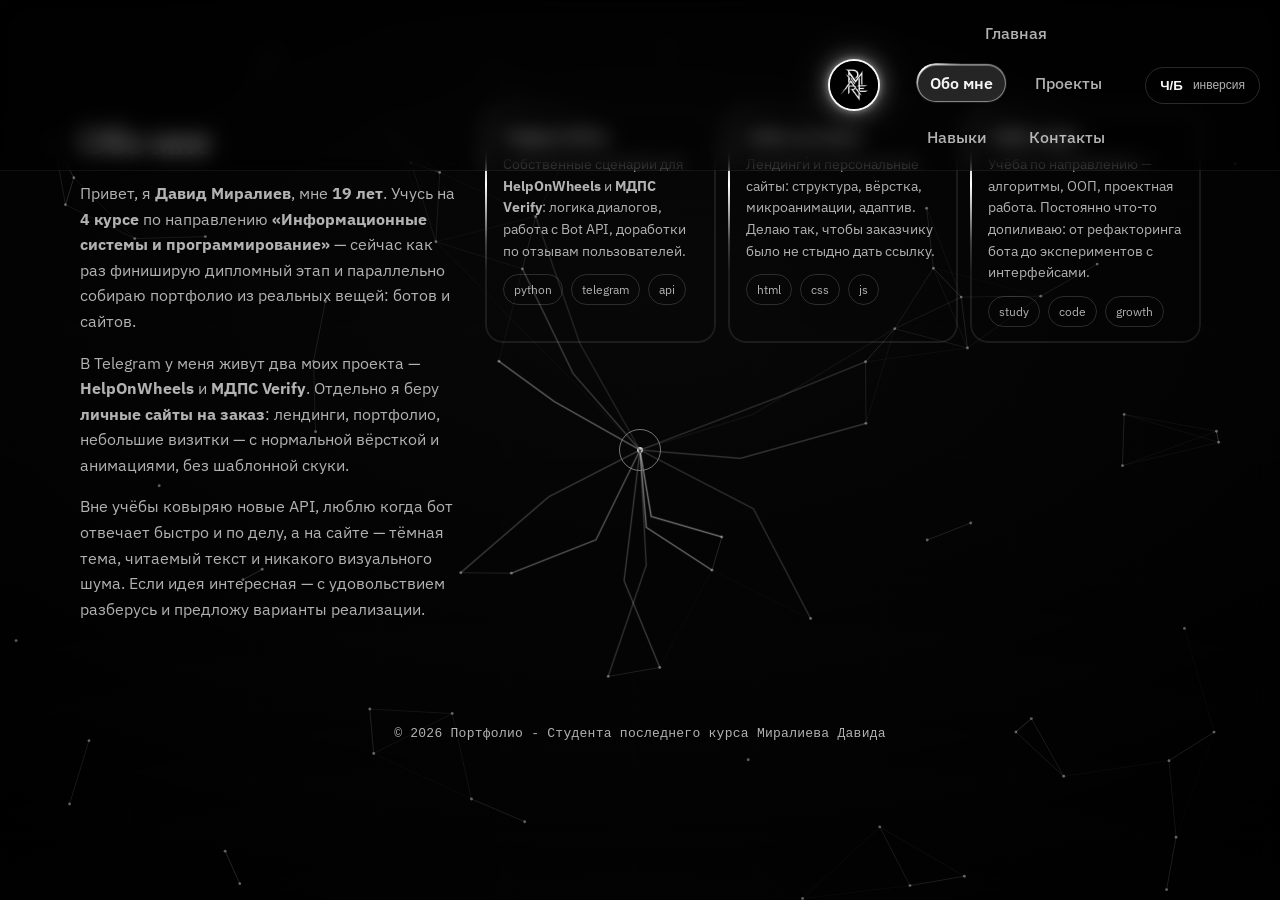
==== commit 6966a7dd: "Синхронизация с ПК: новый cache-bust (?v=pc-sync-1) для GitHub Pages Made-with: Cursor" ====
--- a/about.html
+++ b/about.html
@@ -12,7 +12,7 @@
       href="https://fonts.googleapis.com/css2?family=Fraunces:opsz,wght@9..144,300;9..144,500&family=IBM+Plex+Sans:wght@300;400;600&display=swap"
       rel="stylesheet"
     />
-    <link rel="stylesheet" href="css/styles.css?v=css-ring" />
+    <link rel="stylesheet" href="css/styles.css?v=pc-sync-1" />
   </head>
   <body class="is-inverted page-about">
     <div class="bg-grain" aria-hidden="true"></div>
@@ -116,7 +116,7 @@
         </div>
       </footer>
     </main>
-    <script src="js/app.js?v=css-ring"></script>
-    <script src="js/particles-bg.js?v=css-ring"></script>
+    <script src="js/app.js?v=pc-sync-1"></script>
+    <script src="js/particles-bg.js?v=pc-sync-1"></script>
   </body>
 </html>
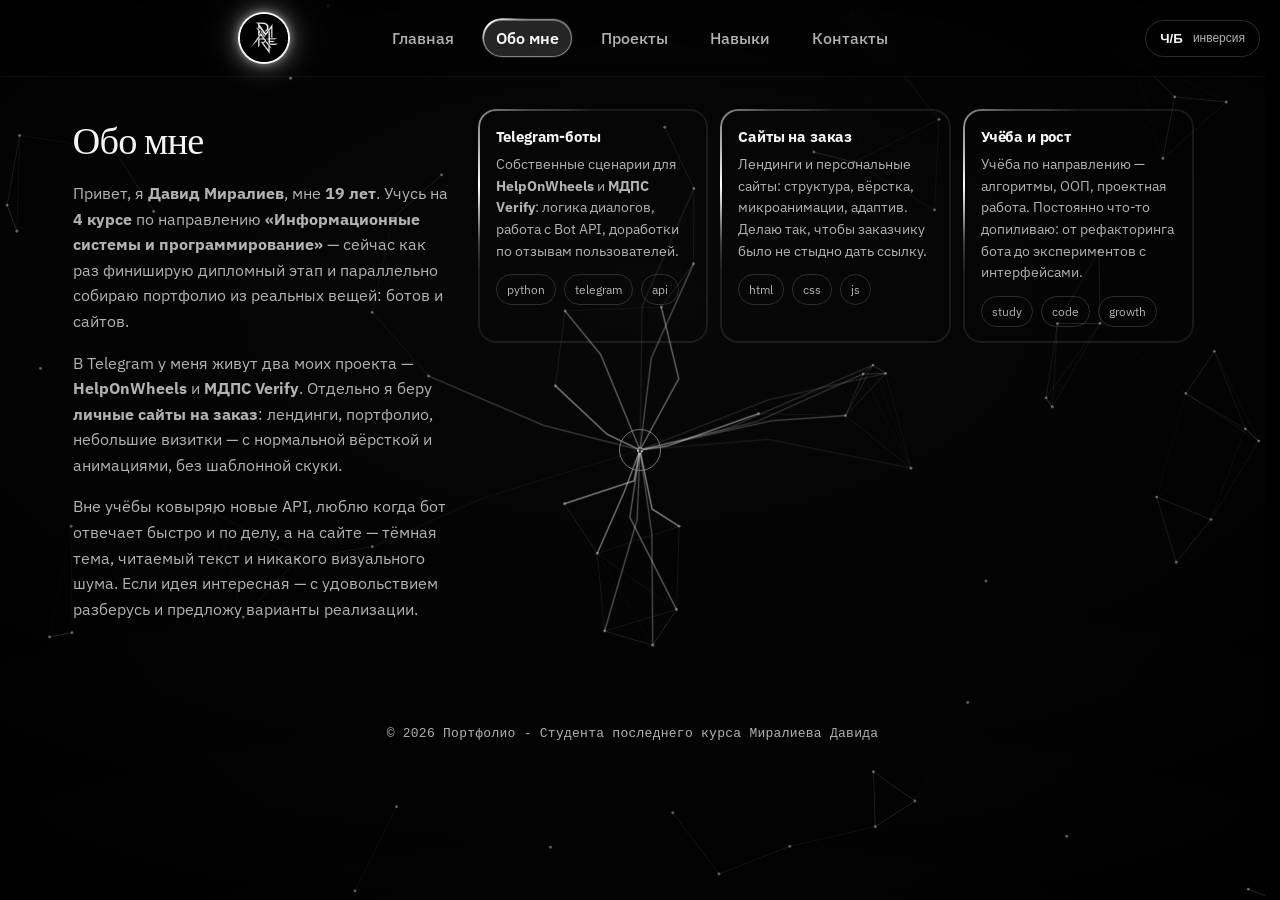
==== commit daab475a: "Лого ПК: сдвиг через --topbar-logo-extra (160px) + cache-bust CSS Made-with: Cursor" ====
--- a/about.html
+++ b/about.html
@@ -12,7 +12,7 @@
       href="https://fonts.googleapis.com/css2?family=Fraunces:opsz,wght@9..144,300;9..144,500&family=IBM+Plex+Sans:wght@300;400;600&display=swap"
       rel="stylesheet"
     />
-    <link rel="stylesheet" href="css/styles.css?v=pc-sync-1" />
+    <link rel="stylesheet" href="css/styles.css?v=pc-logo-shift" />
   </head>
   <body class="is-inverted page-about">
     <div class="bg-grain" aria-hidden="true"></div>
--- a/css/styles.css
+++ b/css/styles.css
@@ -30,6 +30,8 @@
   --ease: cubic-bezier(.2,.85,.25,1);
   --ease2: cubic-bezier(.25,1,.33,1);
   --maxw: 1120px;
+  /* Доп. сдвиг лого вправо на ПК (десктоп); меняй здесь — всегда суммируется к позиции */
+  --topbar-logo-extra: 160px;
 }
 
 /* Инверсия темы */
@@ -50,6 +52,10 @@
   height: 100%;
   -webkit-text-size-adjust: 100%;
   text-size-adjust: 100%;
+  /* Без горизонтального «уползания» при зуме и полосе прокрутки */
+  overflow-x: hidden;
+  max-width: 100%;
+  scrollbar-gutter: stable;
   animation: portfolio-ring-rotate var(--ring-rotate-duration) linear infinite;
 }
 @media (prefers-reduced-motion: reduce){
@@ -343,7 +349,7 @@
   display: block;
   width: 48px;
   height: 48px;
-  /* десктоп: отступ как настроено; планшет/телефон — ниже в media */
+  /* мобильные переопределяют в @media (max-width: 860px); десктоп — ниже */
   margin-inline-start: clamp(12px, 4vw, 32px);
   border-radius: 50%;
   flex-shrink: 0;
@@ -604,9 +610,17 @@
   flex-shrink: 0;
 }
 
-@media (min-width: 1200px){
+/* Десктоп: базовое выравнивание + --topbar-logo-extra (сумма снаружи max — сдвиг всегда виден) */
+@media (min-width: 861px){
   .topbar__home{
-    margin-inline-start: 810px;
+    margin-inline-start: calc(
+      max(
+        clamp(12px, 4vw, 32px),
+        (100vw - min(var(--maxw), calc(100vw - 40px))) / 2
+          - max(20px, env(safe-area-inset-left, 0px))
+      )
+      + var(--topbar-logo-extra, 0px)
+    );
   }
 }
 
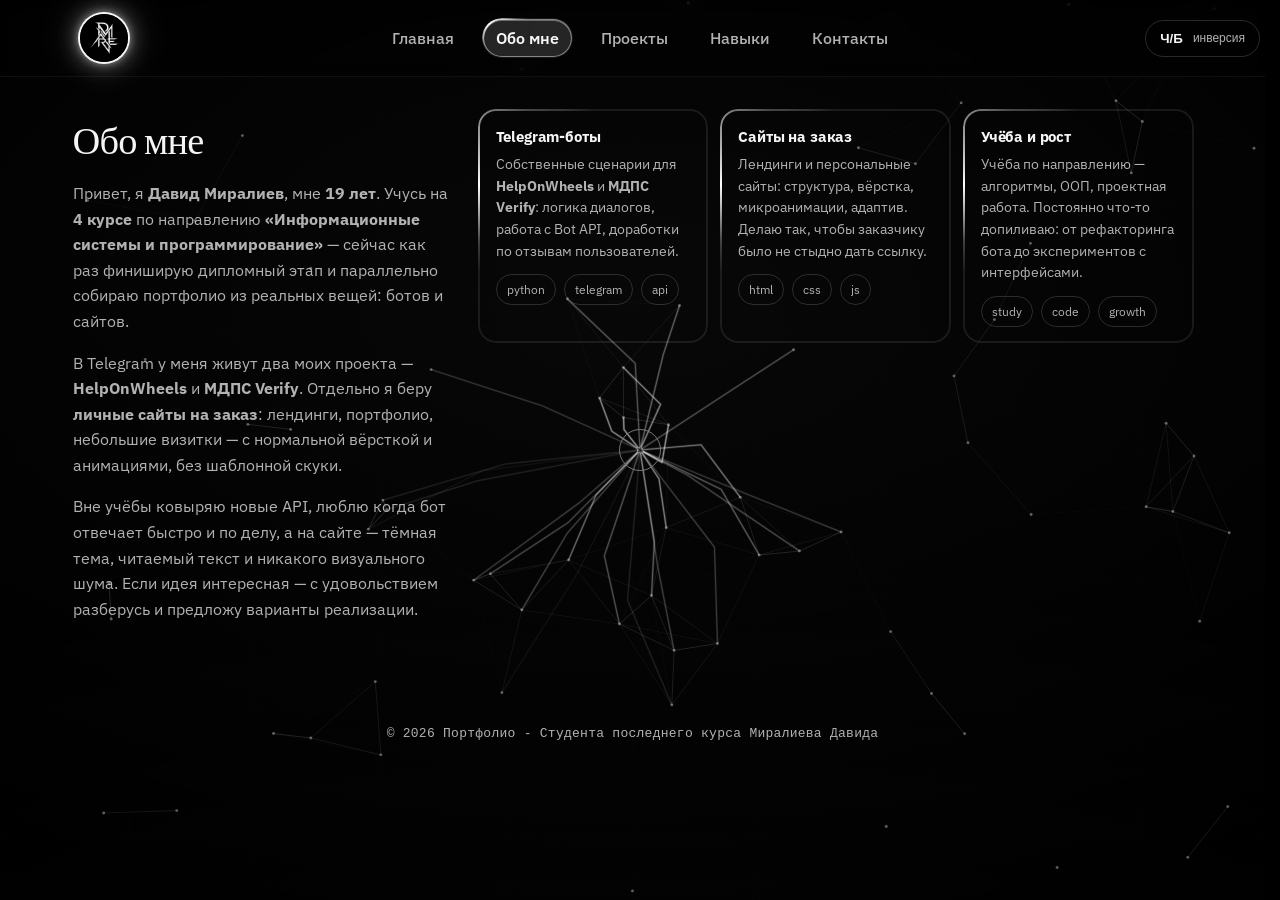
==== commit 86d7fb95: "Шапка: убран лишний сдвиг лого (--topbar-logo-extra 0), cache-bust CSS для Pages Made-with: Cursor" ====
--- a/about.html
+++ b/about.html
@@ -12,7 +12,7 @@
       href="https://fonts.googleapis.com/css2?family=Fraunces:opsz,wght@9..144,300;9..144,500&family=IBM+Plex+Sans:wght@300;400;600&display=swap"
       rel="stylesheet"
     />
-    <link rel="stylesheet" href="css/styles.css?v=pc-logo-shift" />
+    <link rel="stylesheet" href="css/styles.css?v=topbar-align-0" />
   </head>
   <body class="is-inverted page-about">
     <div class="bg-grain" aria-hidden="true"></div>
--- a/css/styles.css
+++ b/css/styles.css
@@ -30,8 +30,8 @@
   --ease: cubic-bezier(.2,.85,.25,1);
   --ease2: cubic-bezier(.25,1,.33,1);
   --maxw: 1120px;
-  /* Доп. сдвиг лого вправо на ПК (десктоп); меняй здесь — всегда суммируется к позиции */
-  --topbar-logo-extra: 160px;
+  /* Доп. сдвиг лого вправо на ПК; 0 = ровно по левому краю контента (как при открытии index.html с актуальным CSS) */
+  --topbar-logo-extra: 0px;
 }
 
 /* Инверсия темы */
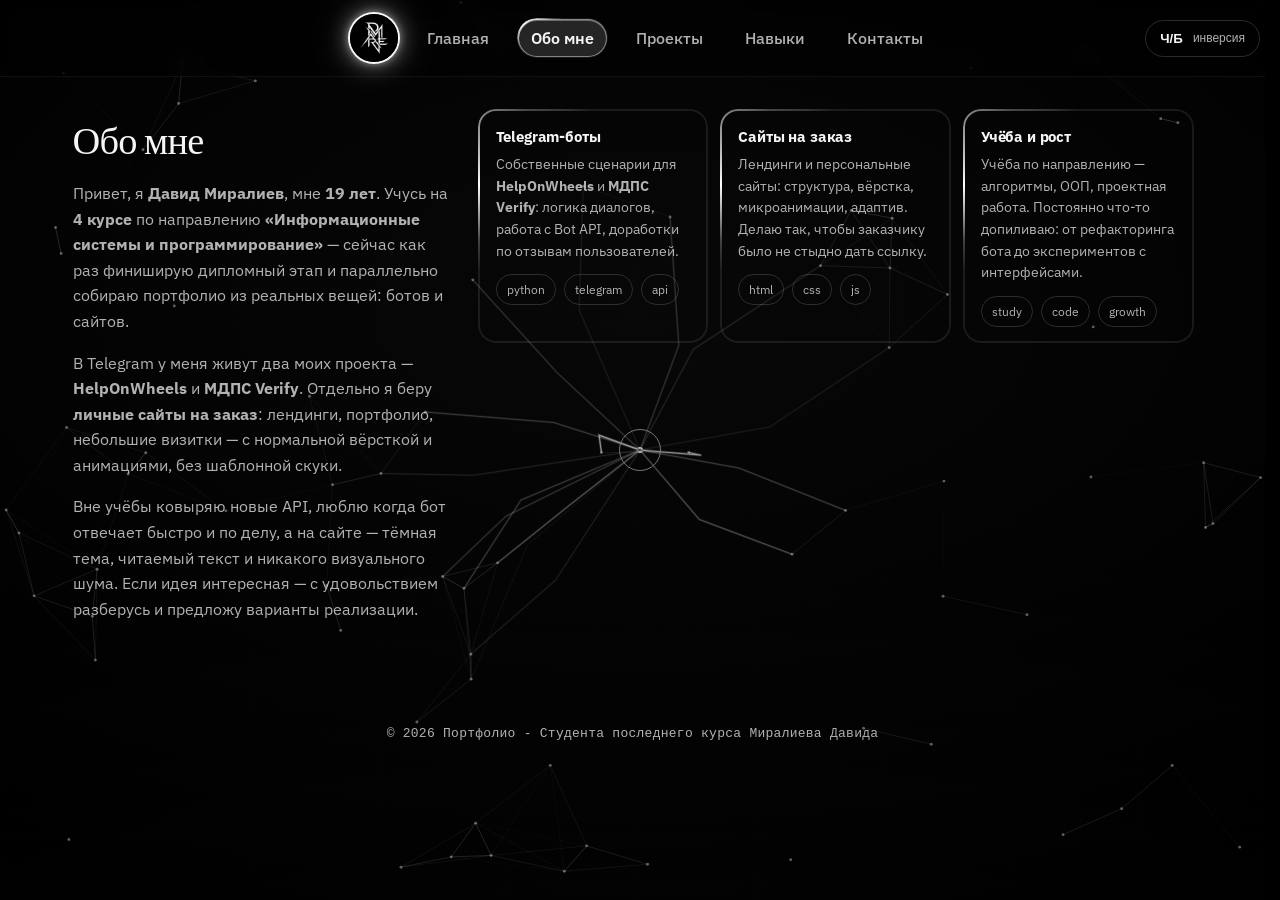
==== commit 1b1179cb: "Лого: --topbar-logo-extra 270px + cache-bust Made-with: Cursor" ====
--- a/about.html
+++ b/about.html
@@ -12,7 +12,7 @@
       href="https://fonts.googleapis.com/css2?family=Fraunces:opsz,wght@9..144,300;9..144,500&family=IBM+Plex+Sans:wght@300;400;600&display=swap"
       rel="stylesheet"
     />
-    <link rel="stylesheet" href="css/styles.css?v=topbar-align-0" />
+    <link rel="stylesheet" href="css/styles.css?v=logo-270" />
   </head>
   <body class="is-inverted page-about">
     <div class="bg-grain" aria-hidden="true"></div>
--- a/css/styles.css
+++ b/css/styles.css
@@ -30,8 +30,8 @@
   --ease: cubic-bezier(.2,.85,.25,1);
   --ease2: cubic-bezier(.25,1,.33,1);
   --maxw: 1120px;
-  /* Доп. сдвиг лого вправо на ПК; 0 = ровно по левому краю контента (как при открытии index.html с актуальным CSS) */
-  --topbar-logo-extra: 0px;
+  /* Доп. сдвиг лого вправо на ПК (десктоп) */
+  --topbar-logo-extra: 270px;
 }
 
 /* Инверсия темы */
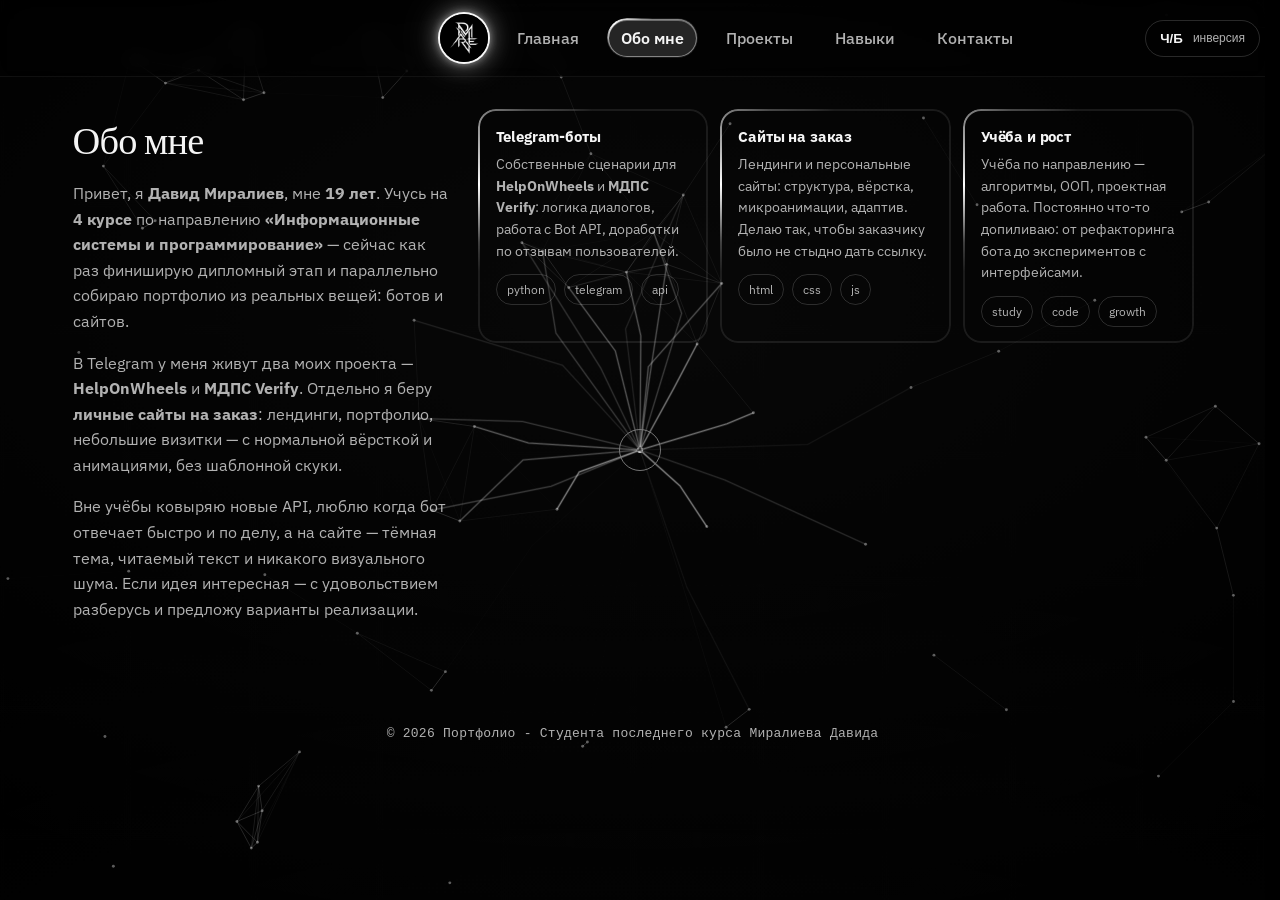
==== commit 05a10a9d: "Лого: сдвиг 360px (--topbar-logo-extra), cache-bust Made-with: Cursor" ====
--- a/about.html
+++ b/about.html
@@ -12,7 +12,7 @@
       href="https://fonts.googleapis.com/css2?family=Fraunces:opsz,wght@9..144,300;9..144,500&family=IBM+Plex+Sans:wght@300;400;600&display=swap"
       rel="stylesheet"
     />
-    <link rel="stylesheet" href="css/styles.css?v=logo-270" />
+    <link rel="stylesheet" href="css/styles.css?v=logo-360" />
   </head>
   <body class="is-inverted page-about">
     <div class="bg-grain" aria-hidden="true"></div>
--- a/css/styles.css
+++ b/css/styles.css
@@ -31,7 +31,7 @@
   --ease2: cubic-bezier(.25,1,.33,1);
   --maxw: 1120px;
   /* Доп. сдвиг лого вправо на ПК (десктоп) */
-  --topbar-logo-extra: 270px;
+  --topbar-logo-extra: 360px;
 }
 
 /* Инверсия темы */
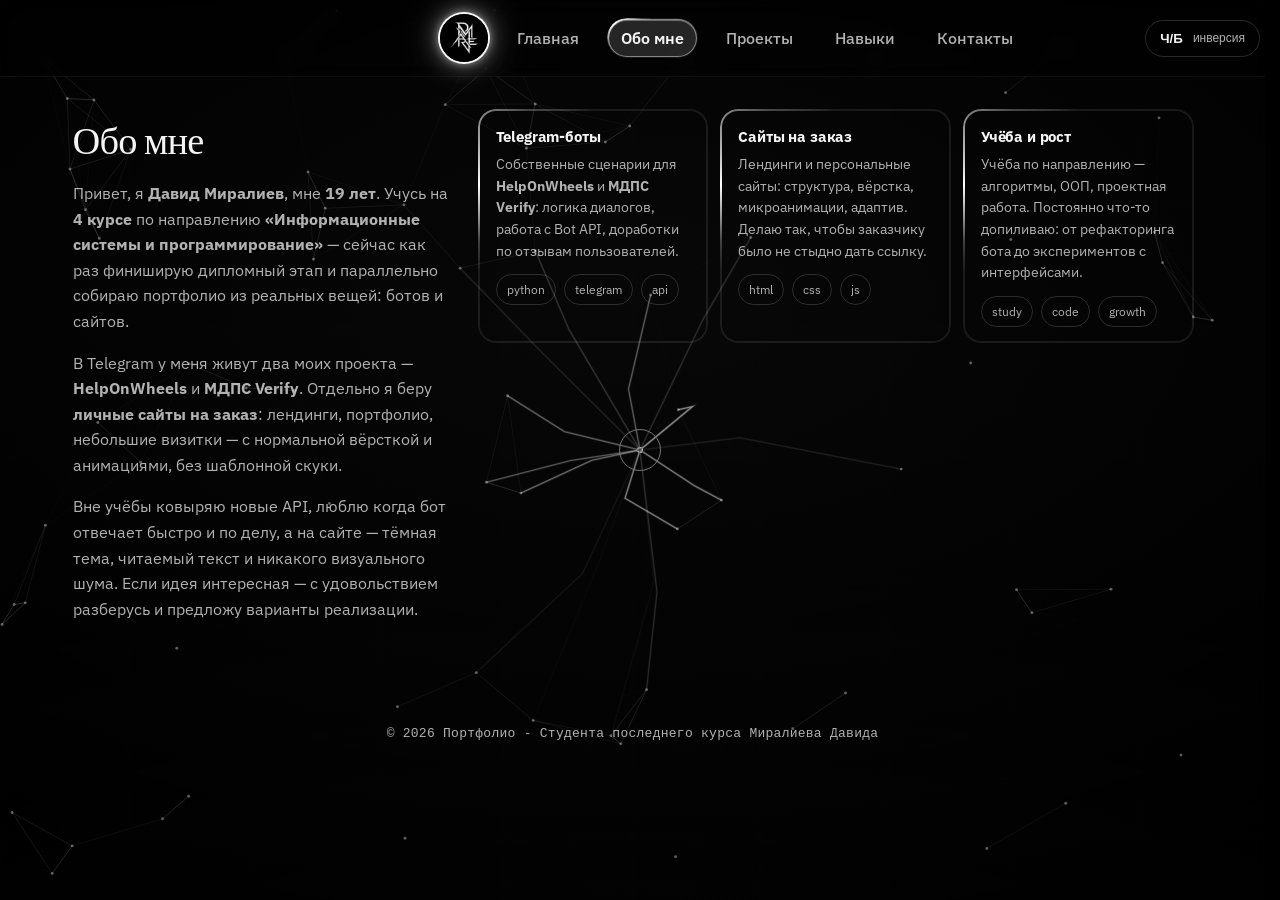
==== commit 5d4b03d1: "Шапка: без fade-reveal на всех страницах (как на главной) Made-with: Cursor" ====
--- a/about.html
+++ b/about.html
@@ -12,7 +12,7 @@
       href="https://fonts.googleapis.com/css2?family=Fraunces:opsz,wght@9..144,300;9..144,500&family=IBM+Plex+Sans:wght@300;400;600&display=swap"
       rel="stylesheet"
     />
-    <link rel="stylesheet" href="css/styles.css?v=logo-360" />
+    <link rel="stylesheet" href="css/styles.css?v=topbar-unify" />
   </head>
   <body class="is-inverted page-about">
     <div class="bg-grain" aria-hidden="true"></div>
--- a/css/styles.css
+++ b/css/styles.css
@@ -1479,6 +1479,13 @@
   transform: translate3d(0, 0, 0);
 }
 
+/* Шапка без reveal: одинаковое положение лого и меню на главной и на всех вкладках */
+.topbar[data-animate="fade"]{
+  opacity: 1;
+  transform: none;
+  transition: none;
+}
+
 /* Split title animation (главная hero + .split-heading на подстраницах) */
 .hero__title[data-animate="split"],
 .split-heading[data-animate="split"]{
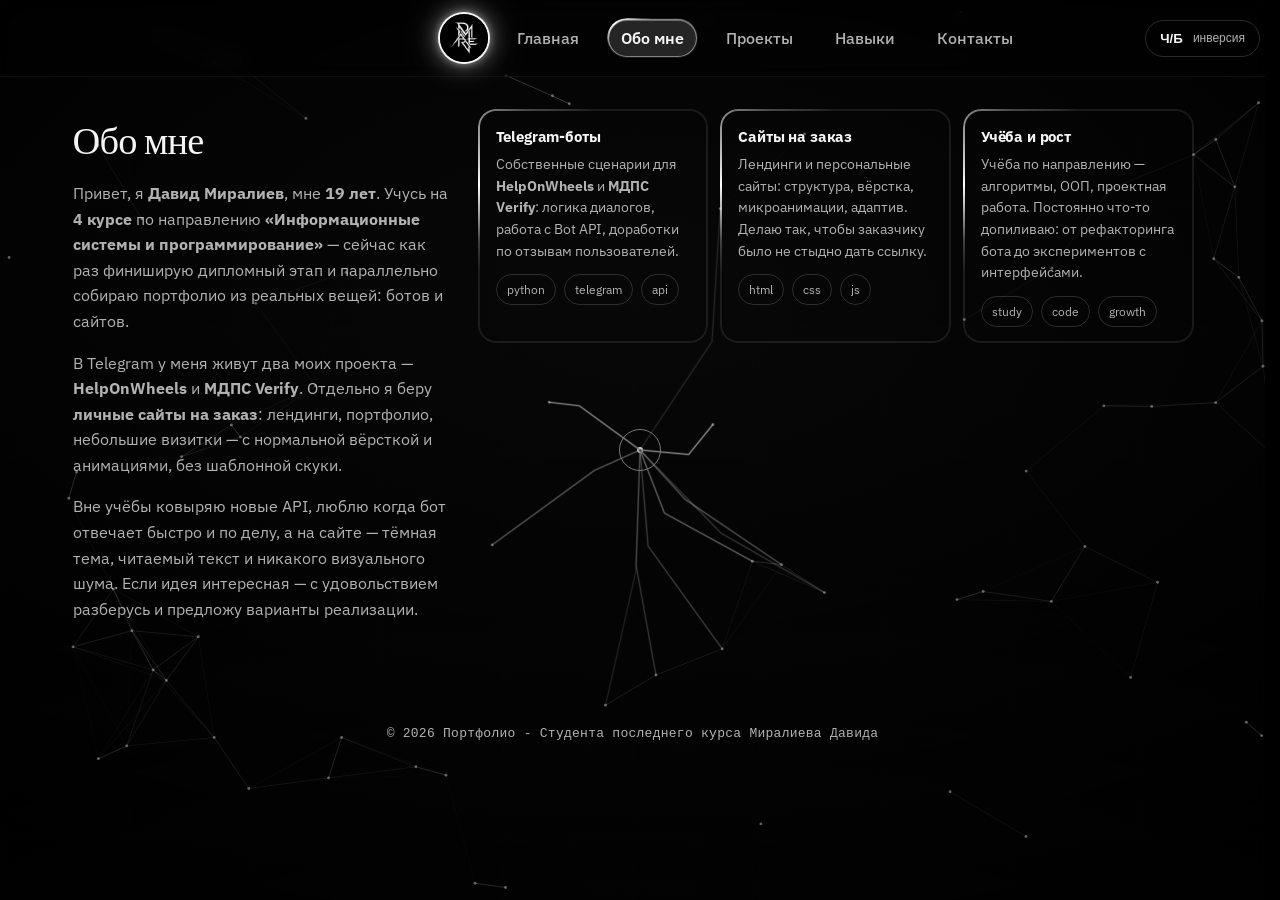
==== commit 7aa6ea1f: "Шапка: лого+меню в .topbar__start, flex на ПК — как на «Проекты» на всех страницах Made-with: Cursor" ====
--- a/about.html
+++ b/about.html
@@ -12,7 +12,7 @@
       href="https://fonts.googleapis.com/css2?family=Fraunces:opsz,wght@9..144,300;9..144,500&family=IBM+Plex+Sans:wght@300;400;600&display=swap"
       rel="stylesheet"
     />
-    <link rel="stylesheet" href="css/styles.css?v=topbar-unify" />
+    <link rel="stylesheet" href="css/styles.css?v=topbar-start" />
   </head>
   <body class="is-inverted page-about">
     <div class="bg-grain" aria-hidden="true"></div>
@@ -23,17 +23,19 @@
     </div>
 
     <header class="topbar" data-animate="fade">
-      <a class="topbar__home" href="index.html" aria-label="На главную" data-cursor-link>
-        <img class="topbar__home-img" src="assets/images/david.jpg" alt="" width="48" height="48" decoding="async" />
-      </a>
-      <div class="topbar__mid">
-        <a class="nav__link nav__link--home" href="index.html" data-cursor-link>Главная</a>
-        <nav class="nav" aria-label="Разделы сайта">
-          <a class="nav__link" href="about.html" aria-current="page" data-cursor-link>Обо мне</a>
-          <a class="nav__link" href="projects.html" data-cursor-link>Проекты</a>
-          <a class="nav__link" href="skills.html" data-cursor-link>Навыки</a>
-          <a class="nav__link" href="contact.html" data-cursor-link>Контакты</a>
-        </nav>
+      <div class="topbar__start">
+        <a class="topbar__home" href="index.html" aria-label="На главную" data-cursor-link>
+          <img class="topbar__home-img" src="assets/images/david.jpg" alt="" width="48" height="48" decoding="async" />
+        </a>
+        <div class="topbar__mid">
+          <a class="nav__link nav__link--home" href="index.html" data-cursor-link>Главная</a>
+          <nav class="nav" aria-label="Разделы сайта">
+            <a class="nav__link" href="about.html" aria-current="page" data-cursor-link>Обо мне</a>
+            <a class="nav__link" href="projects.html" data-cursor-link>Проекты</a>
+            <a class="nav__link" href="skills.html" data-cursor-link>Навыки</a>
+            <a class="nav__link" href="contact.html" data-cursor-link>Контакты</a>
+          </nav>
+        </div>
       </div>
       <div class="topbar__actions">
         <button class="btn btn--ghost" type="button" id="themeToggle" aria-label="Инвертировать тему">
--- a/css/styles.css
+++ b/css/styles.css
@@ -328,6 +328,11 @@
   isolation: isolate;
 }
 .topbar .container{ display: contents; }
+
+/* Лого + меню одной группой (десктоп flex); на мобилке display:contents — сетка шапки без изменений */
+.topbar__start{
+  min-width: 0;
+}
 
 /* Центральная зона: «Главная» + ряд разделов (на десктопе в одну линию) */
 .topbar__mid{
@@ -610,9 +615,21 @@
   flex-shrink: 0;
 }
 
-/* Десктоп: базовое выравнивание + --topbar-logo-extra (сумма снаружи max — сдвиг всегда виден) */
+/* Десктоп: flex вместо 1fr/auto/1fr — ширина меню не сдвигает блок относительно лого на разных вкладках */
 @media (min-width: 861px){
-  .topbar__home{
+  .topbar{
+    display: flex;
+    flex-direction: row;
+    align-items: center;
+    justify-content: space-between;
+    gap: 16px;
+  }
+  .topbar__start{
+    display: flex;
+    flex-direction: row;
+    align-items: center;
+    gap: 16px;
+    flex: 0 1 auto;
     margin-inline-start: calc(
       max(
         clamp(12px, 4vw, 32px),
@@ -621,6 +638,15 @@
       )
       + var(--topbar-logo-extra, 0px)
     );
+  }
+  .topbar__home{
+    margin-inline-start: 0;
+  }
+  .topbar__mid{
+    justify-content: flex-start;
+  }
+  .topbar__actions{
+    margin-inline-start: auto;
   }
 }
 
@@ -886,6 +912,9 @@
 
 /* Responsive adjustments */
 @media (max-width: 860px){
+  .topbar__start{
+    display: contents;
+  }
   /* Ряд 1: аватар | «Главная» по центру | Ч/Б; ряд 2: 4 раздела на всю ширину */
   .topbar{
     grid-template-columns: auto minmax(0, 1fr) auto;
